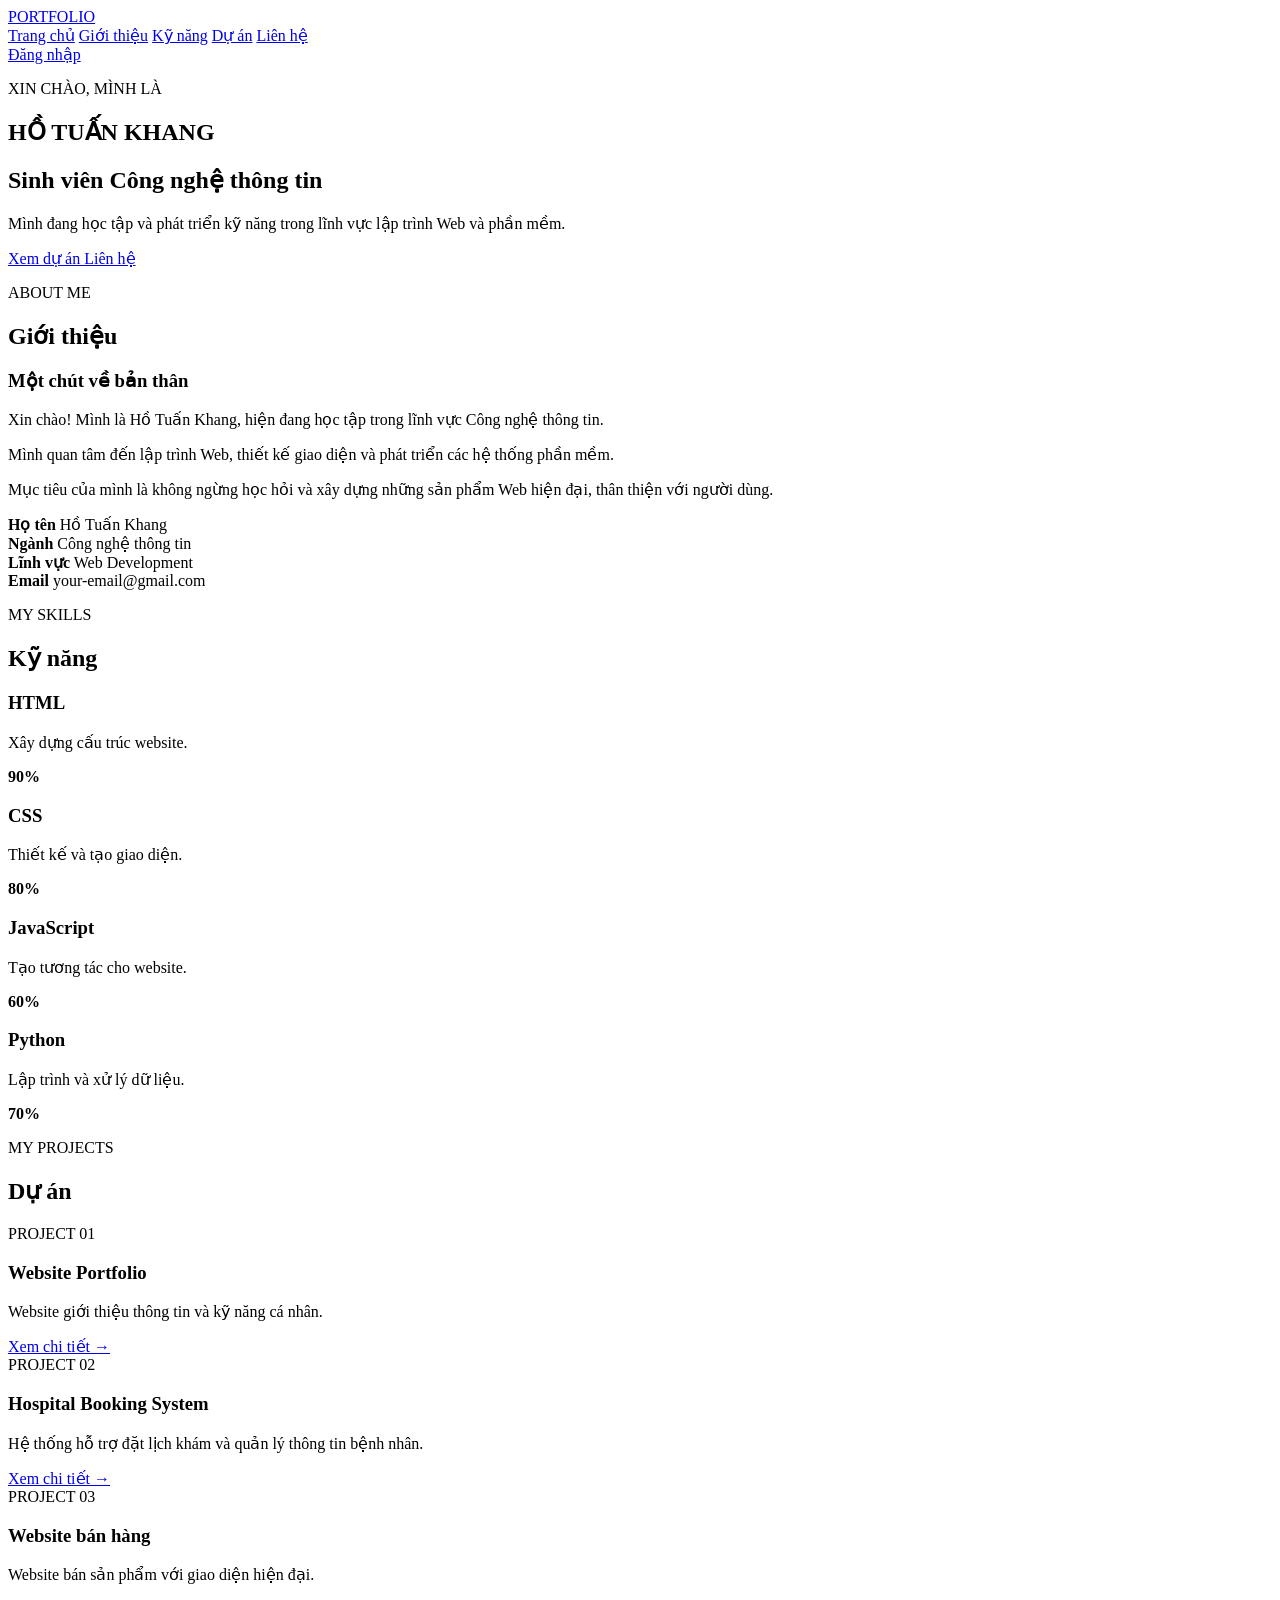
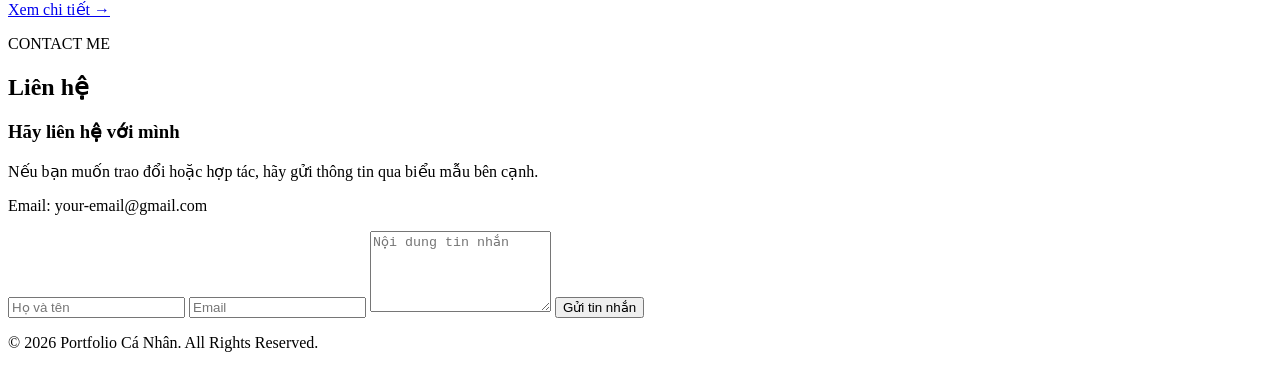
==== index.html @ da64bd8f "add file new" ====
<!DOCTYPE html>
<html lang="vi">
<head>
    <meta charset="UTF-8">
    <meta name="viewport" content="width=device-width, initial-scale=1.0">

    <title>Portfolio Cá Nhân</title>

    <link rel="stylesheet" href="css/style.css">
</head>

<body>

    <!-- ================= HEADER ================= -->
    <header class="header">

        <nav class="navbar">

            <a href="#" class="logo">
                PORTFOLIO
            </a>

            <div class="nav-links">
                <a href="#home">Trang chủ</a>
                <a href="#about">Giới thiệu</a>
                <a href="#skills">Kỹ năng</a>
                <a href="#projects">Dự án</a>
                <a href="#contact">Liên hệ</a>
            </div>

            <a href="login.html" class="login-btn">
                Đăng nhập
            </a>

        </nav>

    </header>


    <!-- ================= MAIN ================= -->
    <main>

        <!-- HERO -->
        <section id="home" class="hero">

            <div class="hero-content">

                <p class="hero-small">
                    XIN CHÀO, MÌNH LÀ
                </p>

                <h1>
                    HỒ TUẤN KHANG
                </h1>

                <h2>
                    Sinh viên Công nghệ thông tin
                </h2>

                <p class="hero-description">
                    Mình đang học tập và phát triển kỹ năng
                    trong lĩnh vực lập trình Web và phần mềm.
                </p>

                <div class="hero-buttons">
                    <a href="#projects" class="btn primary-btn">
                        Xem dự án
                    </a>

                    <a href="#contact" class="btn secondary-btn">
                        Liên hệ
                    </a>
                </div>

            </div>

        </section>


        <!-- ================= ABOUT ================= -->
        <section id="about" class="section">

            <div class="section-title">
                <p>ABOUT ME</p>
                <h2>Giới thiệu</h2>
            </div>

            <div class="about-content">

                <div class="about-text">

                    <h3>
                        Một chút về bản thân
                    </h3>

                    <p>
                        Xin chào! Mình là Hồ Tuấn Khang,
                        hiện đang học tập trong lĩnh vực
                        Công nghệ thông tin.
                    </p>

                    <p>
                        Mình quan tâm đến lập trình Web,
                        thiết kế giao diện và phát triển
                        các hệ thống phần mềm.
                    </p>

                    <p>
                        Mục tiêu của mình là không ngừng
                        học hỏi và xây dựng những sản phẩm
                        Web hiện đại, thân thiện với người dùng.
                    </p>

                </div>


                <div class="about-info">

                    <div class="info-item">
                        <strong>Họ tên</strong>
                        <span>Hồ Tuấn Khang</span>
                    </div>

                    <div class="info-item">
                        <strong>Ngành</strong>
                        <span>Công nghệ thông tin</span>
                    </div>

                    <div class="info-item">
                        <strong>Lĩnh vực</strong>
                        <span>Web Development</span>
                    </div>

                    <div class="info-item">
                        <strong>Email</strong>
                        <span>your-email@gmail.com</span>
                    </div>

                </div>

            </div>

        </section>


        <!-- ================= SKILLS ================= -->
        <section id="skills" class="section skills-section">

            <div class="section-title">
                <p>MY SKILLS</p>
                <h2>Kỹ năng</h2>
            </div>


            <div class="skills-list">

                <div class="skill-card">
                    <h3>HTML</h3>
                    <p>Xây dựng cấu trúc website.</p>

                    <div class="skill-bar">
                        <span class="html-skill"></span>
                    </div>

                    <strong>90%</strong>
                </div>


                <div class="skill-card">
                    <h3>CSS</h3>
                    <p>Thiết kế và tạo giao diện.</p>

                    <div class="skill-bar">
                        <span class="css-skill"></span>
                    </div>

                    <strong>80%</strong>
                </div>


                <div class="skill-card">
                    <h3>JavaScript</h3>
                    <p>Tạo tương tác cho website.</p>

                    <div class="skill-bar">
                        <span class="js-skill"></span>
                    </div>

                    <strong>60%</strong>
                </div>


                <div class="skill-card">
                    <h3>Python</h3>
                    <p>Lập trình và xử lý dữ liệu.</p>

                    <div class="skill-bar">
                        <span class="python-skill"></span>
                    </div>

                    <strong>70%</strong>
                </div>

            </div>

        </section>


        <!-- ================= PROJECTS ================= -->
        <section id="projects" class="section">

            <div class="section-title">
                <p>MY PROJECTS</p>
                <h2>Dự án</h2>
            </div>


            <div class="project-list">

                <article class="project-card">

                    <div class="project-image">
                        PROJECT 01
                    </div>

                    <div class="project-content">

                        <h3>Website Portfolio</h3>

                        <p>
                            Website giới thiệu thông tin
                            và kỹ năng cá nhân.
                        </p>

                        <a href="#" class="project-link">
                            Xem chi tiết →
                        </a>

                    </div>

                </article>


                <article class="project-card">

                    <div class="project-image">
                        PROJECT 02
                    </div>

                    <div class="project-content">

                        <h3>Hospital Booking System</h3>

                        <p>
                            Hệ thống hỗ trợ đặt lịch khám
                            và quản lý thông tin bệnh nhân.
                        </p>

                        <a href="#" class="project-link">
                            Xem chi tiết →
                        </a>

                    </div>

                </article>


                <article class="project-card">

                    <div class="project-image">
                        PROJECT 03
                    </div>

                    <div class="project-content">

                        <h3>Website bán hàng</h3>

                        <p>
                            Website bán sản phẩm với
                            giao diện hiện đại.
                        </p>

                        <a href="#" class="project-link">
                            Xem chi tiết →
                        </a>

                    </div>

                </article>

            </div>

        </section>


        <!-- ================= CONTACT ================= -->
        <section id="contact" class="section contact-section">

            <div class="section-title">
                <p>CONTACT ME</p>
                <h2>Liên hệ</h2>
            </div>


            <div class="contact-content">

                <div class="contact-info">

                    <h3>
                        Hãy liên hệ với mình
                    </h3>

                    <p>
                        Nếu bạn muốn trao đổi hoặc hợp tác,
                        hãy gửi thông tin qua biểu mẫu bên cạnh.
                    </p>

                    <p>
                        Email: your-email@gmail.com
                    </p>

                </div>


                <form class="contact-form">

                    <input
                        type="text"
                        placeholder="Họ và tên"
                    >

                    <input
                        type="email"
                        placeholder="Email"
                    >

                    <textarea
                        rows="5"
                        placeholder="Nội dung tin nhắn"
                    ></textarea>

                    <button type="submit">
                        Gửi tin nhắn
                    </button>

                </form>

            </div>

        </section>

    </main>


    <!-- ================= FOOTER ================= -->

    <footer class="footer">

        <p>
            © 2026 Portfolio Cá Nhân. All Rights Reserved.
        </p>

    </footer>

</body>
</html>
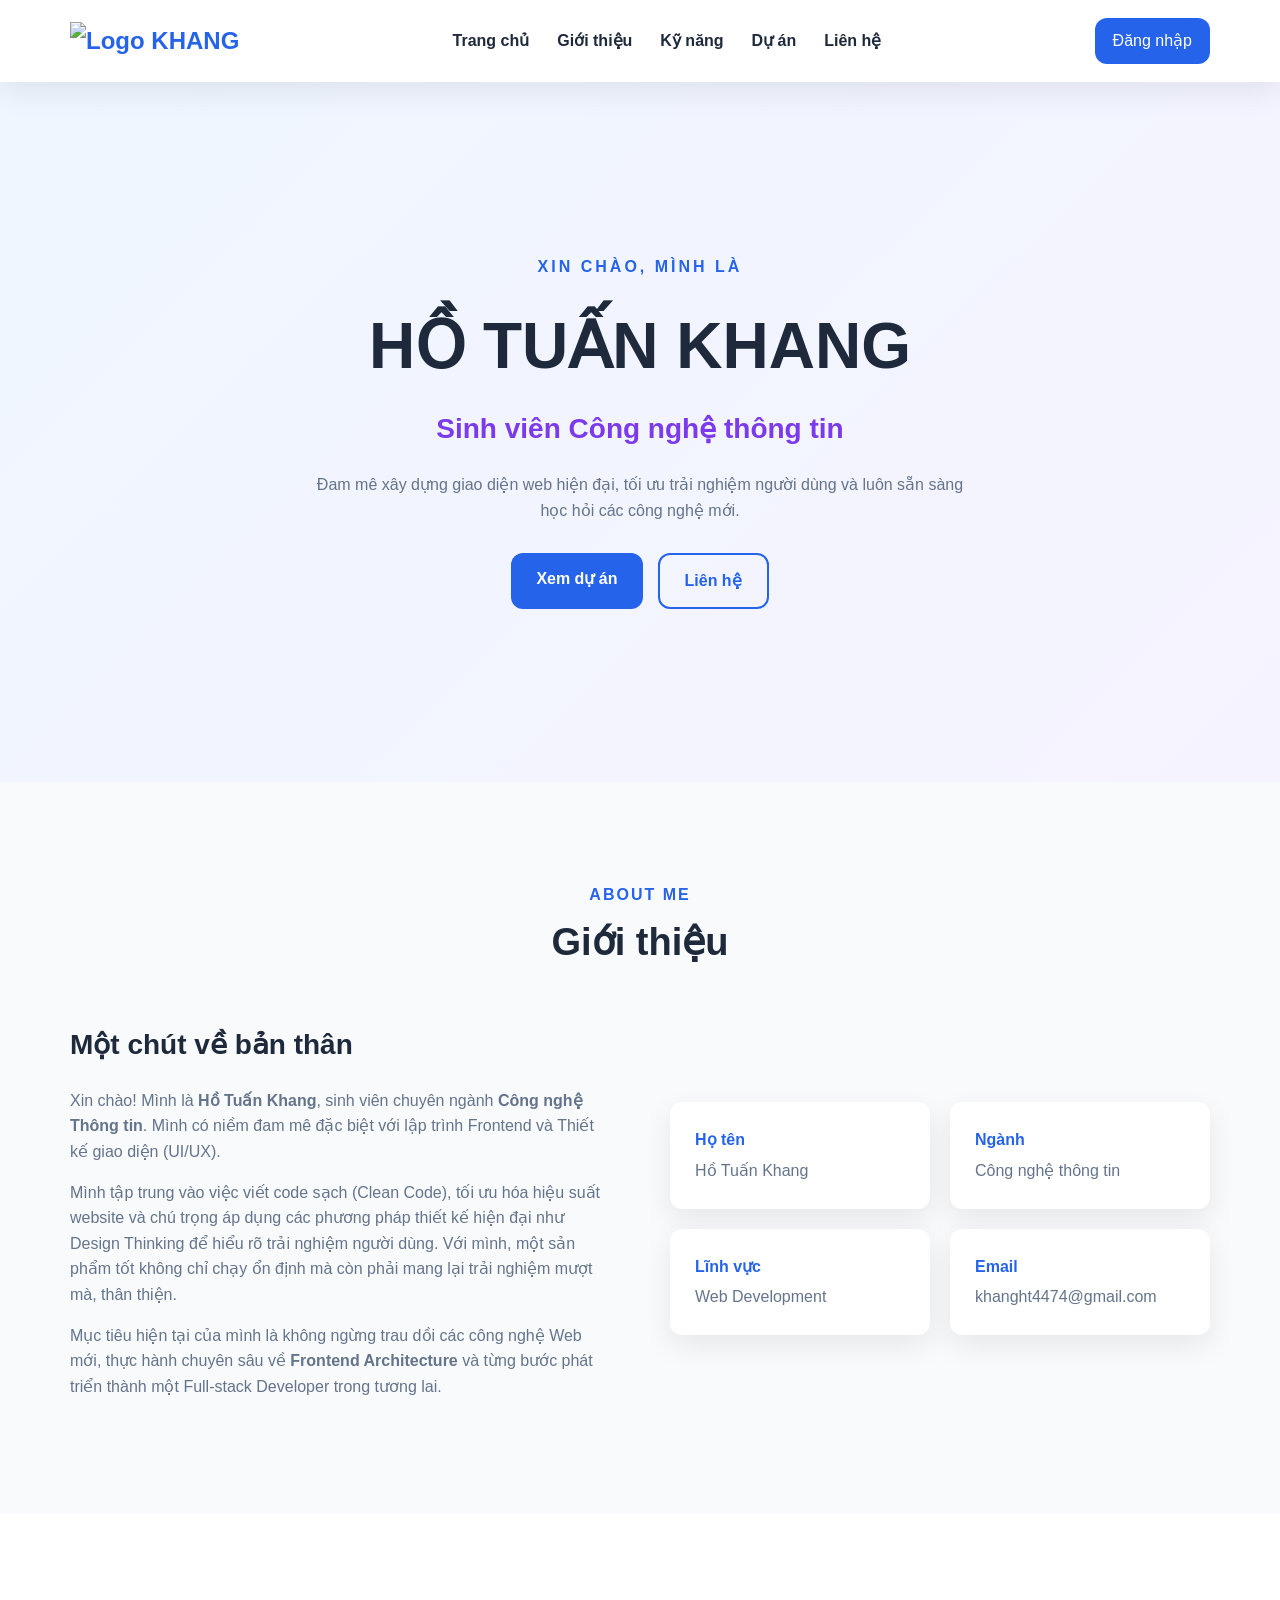
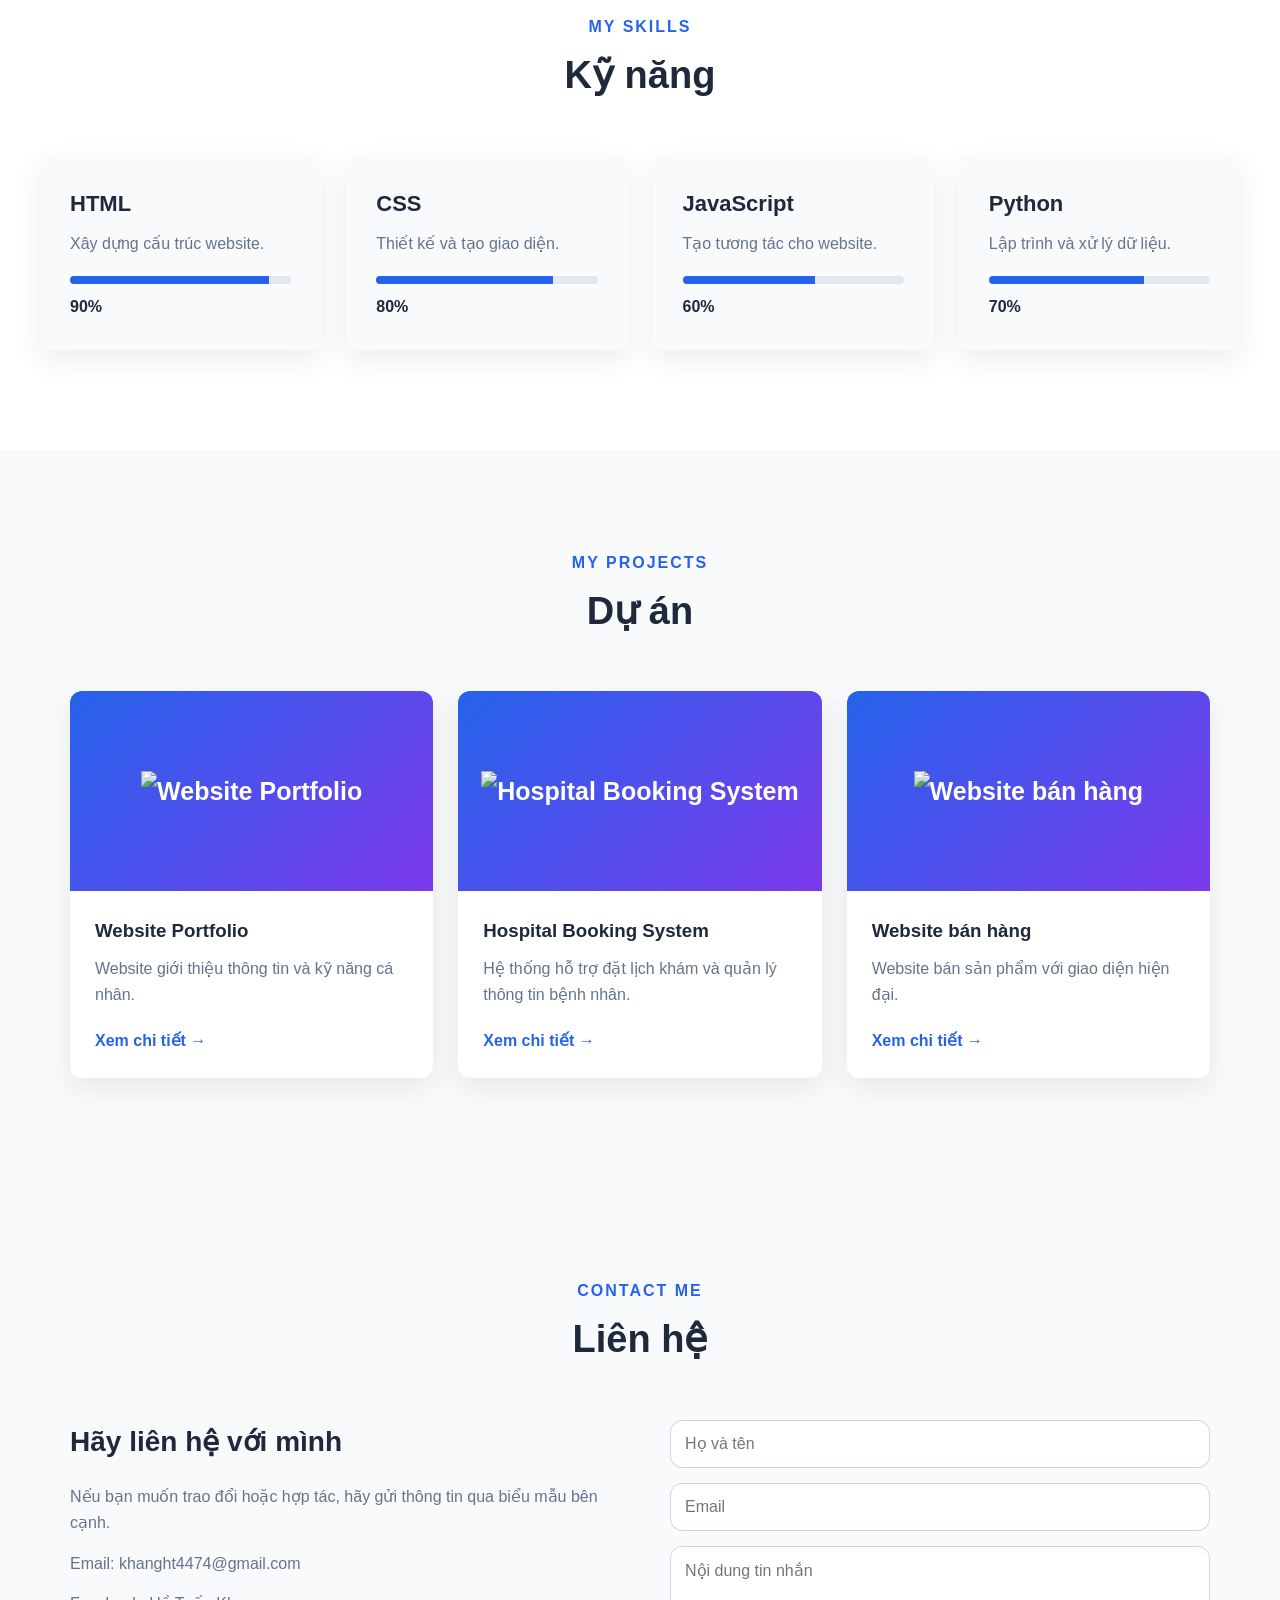
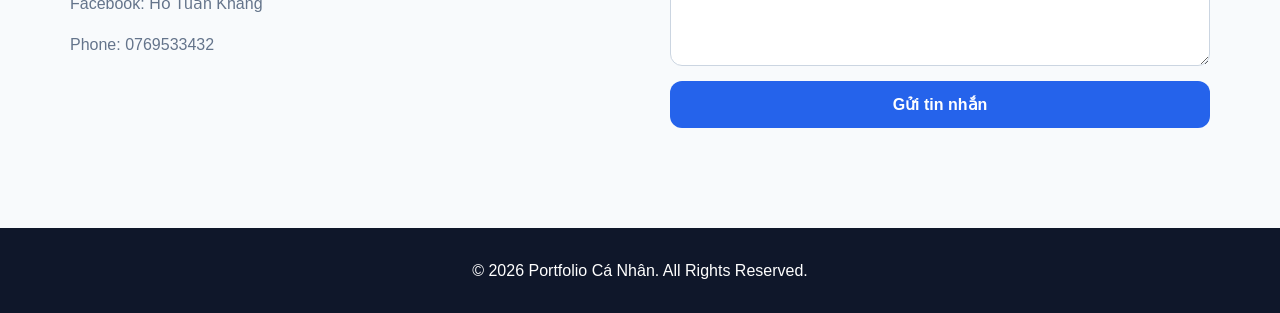
==== commit 9429f0f1: "Update index.html" ====
--- a/index.html
+++ b/index.html
@@ -17,7 +17,8 @@
         <nav class="navbar">
 
             <a href="#" class="logo">
-                PORTFOLIO
+                <img src="images/logo.png" alt="Logo" class="logo-img">
+                <span class="logo-text">KHANG</span>
             </a>
 
             <div class="nav-links">
@@ -58,8 +59,8 @@
                 </h2>
 
                 <p class="hero-description">
-                    Mình đang học tập và phát triển kỹ năng
-                    trong lĩnh vực lập trình Web và phần mềm.
+                    Đam mê xây dựng giao diện web hiện đại,
+                    tối ưu trải nghiệm người dùng và luôn sẵn sàng học hỏi các công nghệ mới.  
                 </p>
 
                 <div class="hero-buttons">
@@ -94,21 +95,19 @@
                     </h3>
 
                     <p>
-                        Xin chào! Mình là Hồ Tuấn Khang,
-                        hiện đang học tập trong lĩnh vực
-                        Công nghệ thông tin.
-                    </p>
-
-                    <p>
-                        Mình quan tâm đến lập trình Web,
-                        thiết kế giao diện và phát triển
-                        các hệ thống phần mềm.
-                    </p>
-
-                    <p>
-                        Mục tiêu của mình là không ngừng
-                        học hỏi và xây dựng những sản phẩm
-                        Web hiện đại, thân thiện với người dùng.
+                        Xin chào! Mình là <strong>Hồ Tuấn Khang</strong>, sinh viên chuyên ngành <strong>Công nghệ Thông tin</strong>. 
+                        Mình có niềm đam mê đặc biệt với lập trình Frontend và Thiết kế giao diện (UI/UX).
+                    </p>
+
+                    <p>
+                       Mình tập trung vào việc viết code sạch (Clean Code), 
+                       tối ưu hóa hiệu suất website và chú trọng áp dụng các phương pháp thiết kế hiện đại như Design Thinking để hiểu rõ trải nghiệm người dùng. 
+                       Với mình, một sản phẩm tốt không chỉ chạy ổn định mà còn phải mang lại trải nghiệm mượt mà, thân thiện.
+                    </p>
+
+                    <p>
+                        Mục tiêu hiện tại của mình là không ngừng trau dồi các công nghệ Web mới, 
+                        thực hành chuyên sâu về <strong>Frontend Architecture</strong> và từng bước phát triển thành một Full-stack Developer trong tương lai.
                     </p>
 
                 </div>
@@ -133,7 +132,7 @@
 
                     <div class="info-item">
                         <strong>Email</strong>
-                        <span>your-email@gmail.com</span>
+                        <span>khanght4474@gmail.com</span>
                     </div>
 
                 </div>
@@ -220,7 +219,7 @@
                 <article class="project-card">
 
                     <div class="project-image">
-                        PROJECT 01
+                        <img src="images/project-1.jpg" alt="Website Portfolio">
                     </div>
 
                     <div class="project-content">
@@ -244,7 +243,7 @@
                 <article class="project-card">
 
                     <div class="project-image">
-                        PROJECT 02
+                        <img src="images/project-2.jpg" alt="Hospital Booking System">
                     </div>
 
                     <div class="project-content">
@@ -268,7 +267,7 @@
                 <article class="project-card">
 
                     <div class="project-image">
-                        PROJECT 03
+                        <img src="images/project-3.jpg" alt="Website bán hàng">
                     </div>
 
                     <div class="project-content">
@@ -316,7 +315,15 @@
                     </p>
 
                     <p>
-                        Email: your-email@gmail.com
+                        Email: khanght4474@gmail.com
+                    </p>
+
+                    <p>
+                        Facebook: Hồ Tuấn Khang
+                    </p>
+
+                    <p>
+                        Phone: 0769533432
                     </p>
 
                 </div>
@@ -363,4 +370,4 @@
     </footer>
 
 </body>
-</html>+</html>
--- a/css/style.css
+++ b/css/style.css
@@ -0,0 +1,654 @@
+/* =========================================
+   CSS VARIABLES
+========================================= */
+
+:root {
+
+    --primary: #2563eb;
+    --secondary: #7c3aed;
+
+    --background: #f8fafc;
+    --background-dark: #0f172a;
+
+    --text: #1e293b;
+    --text-light: #64748b;
+
+    --white: #ffffff;
+
+    --font-size: 16px;
+
+    --border-radius: 12px;
+
+    --shadow:
+        0 10px 30px rgba(0, 0, 0, 0.08);
+
+    --max-width: 1200px;
+}
+
+/* =========================================
+   RESET
+========================================= */
+
+* {
+    margin: 0;
+    padding: 0;
+    box-sizing: border-box;
+}
+
+html {
+    scroll-behavior: smooth;
+}
+
+body {
+    font-family: Arial, Helvetica, sans-serif;
+
+    font-size: var(--font-size);
+
+    background-color: var(--background);
+
+    color: var(--text);
+
+    line-height: 1.6;
+}
+
+a {
+    text-decoration: none;
+    color: inherit;
+}
+
+ul {
+    list-style: none;
+}
+/* =========================================
+   NAVBAR
+========================================= */
+
+.header {
+    background-color: var(--white);
+
+    position: sticky;
+    top: 0;
+
+    z-index: 1000;
+
+    box-shadow: var(--shadow);
+}
+
+.navbar {
+    max-width: var(--max-width);
+
+    margin: auto;
+
+    padding: 18px 30px;
+
+    display: flex;
+
+    align-items: center;
+
+    justify-content: space-between;
+}
+
+.logo {
+    font-size: 24px;
+
+    font-weight: bold;
+
+    color: var(--primary);
+}
+
+.nav-links {
+    display: flex;
+
+    align-items: center;
+
+    gap: 28px;
+}
+
+.nav-links a {
+    font-weight: 600;
+
+    transition: 0.3s;
+}
+
+.nav-links a:hover {
+    color: var(--primary);
+}
+
+.login-btn {
+    padding: 10px 18px;
+
+    background-color: var(--primary);
+
+    color: var(--white);
+
+    border-radius: var(--border-radius);
+
+    transition: 0.3s;
+}
+
+.login-btn:hover {
+    transform: translateY(-2px);
+
+    background-color: var(--secondary);
+}
+/* =========================================
+   HERO
+========================================= */
+
+.hero {
+    min-height: 700px;
+
+    display: flex;
+
+    align-items: center;
+
+    justify-content: center;
+
+    text-align: center;
+
+    padding: 80px 30px;
+
+    background:
+        linear-gradient(
+            135deg,
+            #eff6ff,
+            #f5f3ff
+        );
+}
+
+.hero-content {
+    max-width: 800px;
+}
+
+.hero-small {
+    color: var(--primary);
+
+    font-weight: bold;
+
+    letter-spacing: 3px;
+
+    margin-bottom: 15px;
+}
+
+.hero h1 {
+    font-size: 64px;
+
+    margin-bottom: 10px;
+}
+
+.hero h2 {
+    color: var(--secondary);
+
+    font-size: 28px;
+
+    margin-bottom: 20px;
+}
+
+.hero-description {
+    color: var(--text-light);
+
+    max-width: 650px;
+
+    margin: 0 auto 30px;
+}
+
+.hero-buttons {
+    display: flex;
+
+    justify-content: center;
+
+    gap: 15px;
+}
+
+.btn {
+    display: inline-block;
+
+    padding: 13px 25px;
+
+    border-radius: var(--border-radius);
+
+    font-weight: bold;
+
+    transition: 0.3s;
+}
+
+.primary-btn {
+    background-color: var(--primary);
+
+    color: var(--white);
+}
+
+.secondary-btn {
+    border: 2px solid var(--primary);
+
+    color: var(--primary);
+}
+
+.primary-btn:hover,
+.secondary-btn:hover {
+    transform: translateY(-3px);
+}
+/* =========================================
+   SECTION
+========================================= */
+
+.section {
+    max-width: var(--max-width);
+
+    margin: auto;
+
+    padding: 100px 30px;
+}
+
+.section-title {
+    text-align: center;
+
+    margin-bottom: 50px;
+}
+
+.section-title p {
+    color: var(--primary);
+
+    font-weight: bold;
+
+    letter-spacing: 2px;
+}
+
+.section-title h2 {
+    font-size: 38px;
+
+    margin-top: 5px;
+}
+/* =========================================
+   ABOUT
+========================================= */
+
+.about-content {
+    display: flex;
+
+    gap: 60px;
+
+    align-items: center;
+}
+
+.about-text {
+    flex: 1;
+}
+
+.about-text h3 {
+    font-size: 28px;
+
+    margin-bottom: 20px;
+}
+
+.about-text p {
+    color: var(--text-light);
+
+    margin-bottom: 15px;
+}
+
+.about-info {
+    flex: 1;
+
+    display: grid;
+
+    grid-template-columns: 1fr 1fr;
+
+    gap: 20px;
+}
+
+.info-item {
+    padding: 25px;
+
+    background-color: var(--white);
+
+    border-radius: var(--border-radius);
+
+    box-shadow: var(--shadow);
+}
+
+.info-item strong {
+    display: block;
+
+    margin-bottom: 5px;
+
+    color: var(--primary);
+}
+
+.info-item span {
+    color: var(--text-light);
+}
+/* =========================================
+   SKILLS
+========================================= */
+
+.skills-section {
+    max-width: none;
+
+    background-color: var(--white);
+}
+
+.skills-list {
+    max-width: var(--max-width);
+
+    margin: auto;
+
+    display: grid;
+
+    grid-template-columns:
+        repeat(4, 1fr);
+
+    gap: 25px;
+}
+
+.skill-card {
+    padding: 30px;
+
+    background-color: var(--background);
+
+    border-radius: var(--border-radius);
+
+    box-shadow: var(--shadow);
+}
+
+.skill-card h3 {
+    font-size: 22px;
+
+    margin-bottom: 10px;
+}
+
+.skill-card p {
+    color: var(--text-light);
+
+    margin-bottom: 20px;
+}
+
+.skill-bar {
+    height: 8px;
+
+    background-color: #e2e8f0;
+
+    border-radius: 20px;
+
+    overflow: hidden;
+
+    margin-bottom: 10px;
+}
+
+.skill-bar span {
+    display: block;
+
+    height: 100%;
+
+    background-color: var(--primary);
+}
+
+.html-skill {
+    width: 90%;
+}
+
+.css-skill {
+    width: 80%;
+}
+
+.js-skill {
+    width: 60%;
+}
+
+.python-skill {
+    width: 70%;
+}
+/* =========================================
+   PROJECTS
+========================================= */
+
+.project-list {
+    display: grid;
+
+    grid-template-columns:
+        repeat(3, 1fr);
+
+    gap: 25px;
+}
+
+.project-card {
+    background-color: var(--white);
+
+    border-radius: var(--border-radius);
+
+    overflow: hidden;
+
+    box-shadow: var(--shadow);
+
+    transition: 0.3s;
+}
+
+.project-card:hover {
+    transform: translateY(-8px);
+}
+
+.project-image {
+    height: 200px;
+
+    display: flex;
+
+    align-items: center;
+
+    justify-content: center;
+
+    background:
+        linear-gradient(
+            135deg,
+            var(--primary),
+            var(--secondary)
+        );
+
+    color: var(--white);
+
+    font-size: 25px;
+
+    font-weight: bold;
+}
+
+.project-content {
+    padding: 25px;
+}
+
+.project-content h3 {
+    margin-bottom: 10px;
+}
+
+.project-content p {
+    color: var(--text-light);
+
+    margin-bottom: 20px;
+}
+
+.project-link {
+    color: var(--primary);
+
+    font-weight: bold;
+}
+/* =========================================
+   CONTACT
+========================================= */
+
+.contact-section {
+    background-color: var(--background);
+}
+
+.contact-content {
+    display: flex;
+
+    gap: 60px;
+}
+
+.contact-info,
+.contact-form {
+    flex: 1;
+}
+
+.contact-info h3 {
+    font-size: 28px;
+
+    margin-bottom: 20px;
+}
+
+.contact-info p {
+    color: var(--text-light);
+
+    margin-bottom: 15px;
+}
+
+.contact-form {
+    display: flex;
+
+    flex-direction: column;
+
+    gap: 15px;
+}
+
+.contact-form input,
+.contact-form textarea {
+    width: 100%;
+
+    padding: 14px;
+
+    border: 1px solid #cbd5e1;
+
+    border-radius: var(--border-radius);
+
+    font-family: inherit;
+
+    font-size: 16px;
+
+    outline: none;
+}
+
+.contact-form input:focus,
+.contact-form textarea:focus {
+    border-color: var(--primary);
+}
+
+.contact-form button {
+    padding: 14px;
+
+    border: none;
+
+    border-radius: var(--border-radius);
+
+    background-color: var(--primary);
+
+    color: var(--white);
+
+    font-size: 16px;
+
+    font-weight: bold;
+
+    cursor: pointer;
+
+    transition: 0.3s;
+}
+
+.contact-form button:hover {
+    background-color: var(--secondary);
+}
+/* =========================================
+   FOOTER
+========================================= */
+
+.footer {
+    padding: 30px;
+
+    background-color: var(--background-dark);
+
+    color: var(--white);
+
+    text-align: center;
+}
+/* =========================================
+   TABLET
+========================================= */
+
+@media (max-width: 1024px) {
+
+    .navbar {
+        padding: 18px 20px;
+    }
+
+    .hero h1 {
+        font-size: 52px;
+    }
+
+    .skills-list {
+        grid-template-columns:
+            repeat(2, 1fr);
+    }
+
+    .project-list {
+        grid-template-columns:
+            repeat(2, 1fr);
+    }
+
+}
+/* =========================================
+   MOBILE
+========================================= */
+
+@media (max-width: 768px) {
+
+    .navbar {
+        flex-direction: column;
+
+        gap: 20px;
+    }
+
+    .nav-links {
+        flex-direction: column;
+
+        gap: 12px;
+    }
+
+    .hero {
+        min-height: 600px;
+
+        padding: 60px 20px;
+    }
+
+    .hero h1 {
+        font-size: 40px;
+    }
+
+    .hero h2 {
+        font-size: 22px;
+    }
+
+    .hero-buttons {
+        flex-direction: column;
+
+        align-items: center;
+    }
+
+    .about-content {
+        flex-direction: column;
+    }
+
+    .about-info {
+        width: 100%;
+
+        grid-template-columns: 1fr;
+    }
+
+    .skills-list {
+        grid-template-columns: 1fr;
+    }
+
+    .project-list {
+        grid-template-columns: 1fr;
+    }
+
+    .contact-content {
+        flex-direction: column;
+    }
+
+}
